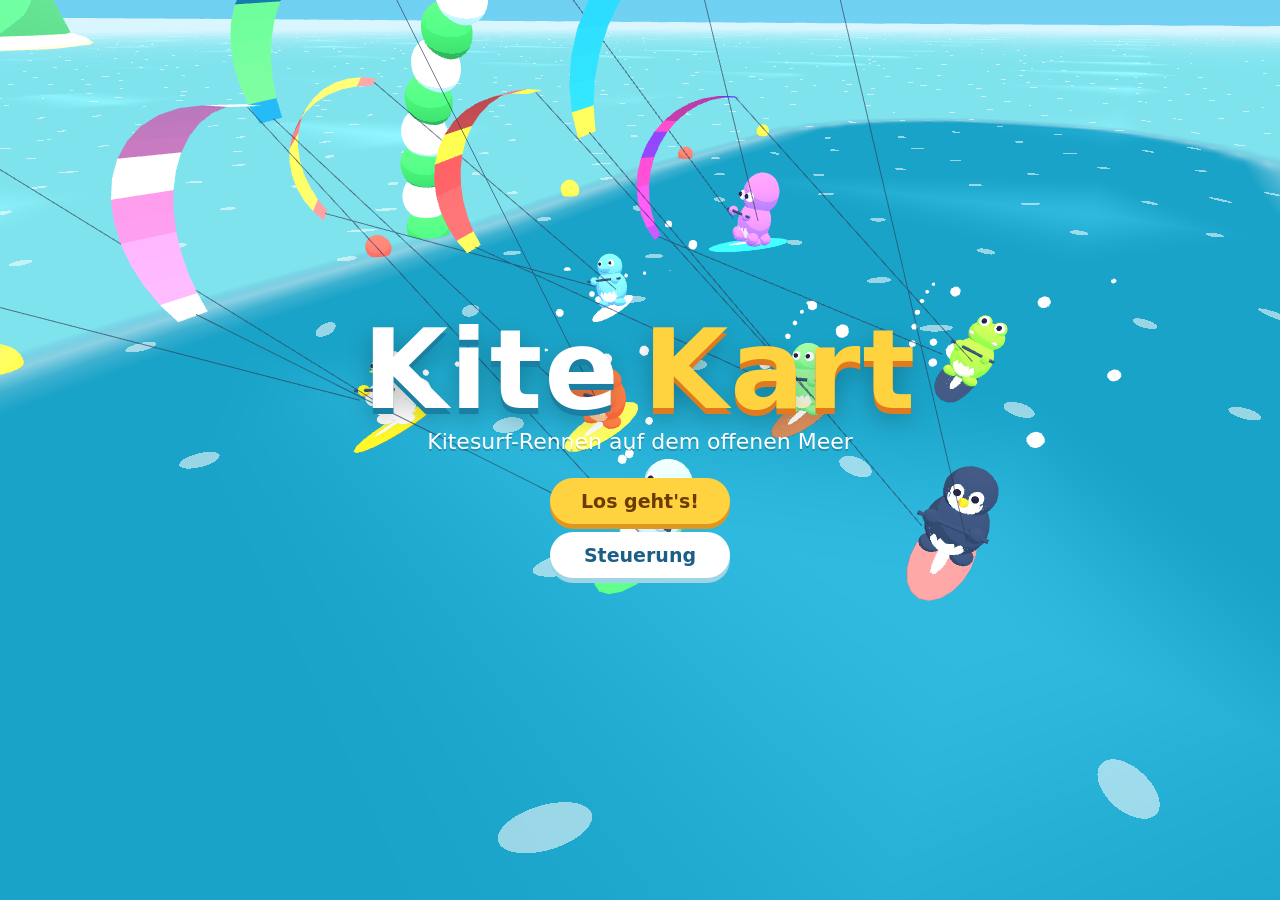
==== kitesurf/index.html @ 6c8af7c9 "Go fullscreen when the phone is turned to landscape Requests fullscreen on rotation to landscape; if" ====
<!doctype html>
<html lang="de">
<head>
<meta charset="utf-8">
<meta name="viewport" content="width=device-width, initial-scale=1, maximum-scale=1, user-scalable=no, viewport-fit=cover">
<meta name="apple-mobile-web-app-capable" content="yes">
<meta name="mobile-web-app-capable" content="yes">
<meta name="theme-color" content="#2bb5d8">
<meta name="apple-mobile-web-app-status-bar-style" content="black-translucent">
<meta name="apple-mobile-web-app-title" content="Kite Kart">
<link rel="manifest" href="manifest.webmanifest">
<link rel="apple-touch-icon" href="icon-192.png">
<title>Kite Kart</title>
<link rel="stylesheet" href="style.css">
</head>
<body>
<canvas id="scene"></canvas>

<!-- ===== HUD ===== -->
<div id="hud" class="hidden">
  <div id="hud-left">
    <div id="pos-box"><span id="pos-num">1</span><span id="pos-suffix">.</span><small id="pos-total">/8</small></div>
    <div id="hc-box"></div>
    <div id="lap-box">Ziel in <span id="lap-num">–</span></div>
    <div id="round-box"></div>
    <canvas id="minimap" width="140" height="140"></canvas>
  </div>
  <div id="hud-center">
    <div id="timer">3:00</div>
    <div id="power-wrap">
      <div id="power-label">Kraft</div>
      <div id="power-bar"><div id="power-fill"></div><span id="power-val">100</span></div>
    </div>
    <div id="wind-box"><span id="wind-arrow">➜</span><span>Wind</span></div>
    <div id="draft-box"><span>Windschatten</span><div id="draft-bar"><div id="draft-fill"></div></div></div>
  </div>
  <div id="hud-right">
    <button id="pause-btn" aria-label="Pause">II</button>
    <button id="item-btn" aria-label="Item benutzen"><span id="item-icon"></span><small>Item</small></button>
  </div>
  <div id="message"></div>
</div>

<!-- ===== Touch controls ===== -->
<div id="touch" class="hidden">
  <div id="steer-zone">
    <div id="stick-base"><div id="stick-knob"></div></div>
    <div id="steer-hint">◀ Lenken ▶</div>
  </div>
  <div id="btn-zone">
    <button id="btn-jump" class="big-btn"><span>⤒</span>Sprung</button>
    <button id="btn-edge" class="big-btn"><span>⟋</span>Kante</button>
  </div>
</div>

<!-- ===== Menus ===== -->
<div id="menu-title" class="screen">
  <div class="title-wrap">
    <h1><span class="t1">Kite</span><span class="t2">Kart</span></h1>
    <p class="subtitle">Kitesurf-Rennen auf dem offenen Meer</p>
    <button class="menu-btn primary" id="btn-start">Los geht's!</button>
    <button class="menu-btn" id="btn-help">Steuerung</button>
    <button class="menu-btn" id="btn-tilt">Neigungssteuerung: Aus</button>
    <p id="tilt-note" class="tilt-note hidden"></p>
  </div>
</div>

<div id="menu-help" class="screen hidden">
  <div class="panel">
    <h2>Steuerung</h2>
    <div class="help-grid">
      <div><b>Linke Bildschirmhälfte</b><br>Finger ziehen = lenken</div>
      <div><b>Neigungssteuerung</b><br>Im Startmenü einschalten: Handy wie ein Lenkrad nach links/rechts drehen. Die Haltung beim Countdown gilt als geradeaus.</div>
      <div><b>Drehen in der Luft</b><br>Im Sprung nach links/rechts lenken (oder neigen) = Drehung. Jede volle Drehung zählt als Trick – aber gerade landen, sonst Sturz!</div>
      <div><b>Sprung</b><br>Springen (kostet 10 Kraft). In der Luft nochmal drücken = Trick! Trick vor der Landung fertig bekommen = Turbo.</div>
      <div><b>Kante</b><br>Gedrückt halten: Brett ankanten = schneller, verbraucht aber Kraft.</div>
      <div><b>Item</b><br>Den runden Knopf über „Sprung“ antippen, um dein Item einzusetzen.</div>
      <div><b>Kraft 0–100</b><br>Lädt sich langsam wieder auf, wenn du nicht ankantest – oder sofort mit dem Kokos-Drink.</div>
      <div><b>Wind</b><br>Der Wind kommt aus einer Richtung (Pfeil oben). Halbwind ist am schnellsten, direkt gegen den Wind bist du langsam.</div>
      <div><b>Achtung!</b><br>Berühren sich zwei Kites, verheddern sie sich: beide stürzen und starten vom letzten Checkpoint neu.</div>
      <div><b>Start-Turbo</b><br>„Kante“ kurz vor „Los!“ drücken und halten (nach der 1). Zu früh = Fehlstart.</div>
      <div><b>Windschatten</b><br>Fahr dicht hinter jemandem her: Die Leiste lädt sich, dann gibt's Turbo. Aber Abstand halten, sonst verheddern sich die Kites!</div>
      <div><b>Wellen</b><br>Über eine Welle fahren = großer Gratis-Sprung. Perfekt für Tricks.</div>
      <div><b>Bojen-Tore & Felsen</b><br>Durch die orangen Tore fahren gibt Turbo und Kraft. Felsen bremsen dich – drüberspringen geht.</div>
      <div><b>Böen-Felder</b><br>Dunkle, gestreifte Flecken auf dem Wasser: Turbo und +12 Kraft. Der Wind dreht übrigens langsam.</div>
      <div><b>Abkürzungen</b><br>In engen Kurven führt eine Rinne mit grünen Bojen quer hindurch. Offen nur ab Platz 4 – sonst ist es eine Sandbank.</div>
      <div><b>Handicap</b><br>Wer hinten liegt, fährt schneller: +1,5 % Tempo für jeden Platz hinter dem Führenden (Platz 8 = +10,5 %).</div>
      <div><b>K.-o.-Cup</b><br>Drei Rennen nacheinander. Nach Vorrunde und Halbfinale scheiden jeweils die letzten zwei aus.</div>
    </div>
    <p class="keys">Tastatur: ←/→ lenken · Leertaste Sprung · Shift/↑ Kante · E Item · P Pause</p>
    <button class="menu-btn primary" data-back="menu-title">Zurück</button>
  </div>
</div>

<div id="menu-chars" class="screen hidden">
  <div class="panel wide">
    <h2>Wähle deinen Kiter</h2>
    <div id="char-grid"></div>
    <div class="row">
      <button class="menu-btn" data-back="menu-title">Zurück</button>
      <button class="menu-btn primary" id="btn-chars-next">Weiter</button>
    </div>
  </div>
</div>

<div id="menu-tracks" class="screen hidden">
  <div class="panel wide">
    <h2>Wähle die Strecke</h2>
    <div id="track-grid"></div>
    <div class="row">
      <button class="menu-btn" data-back="menu-chars">Zurück</button>
      <button class="menu-btn" id="btn-cup">🏆 K.-o.-Cup</button>
      <button class="menu-btn primary" id="btn-race">Rennen starten</button>
    </div>
  </div>
</div>

<div id="menu-pause" class="screen hidden dim">
  <div class="panel">
    <h2>Pause</h2>
    <button class="menu-btn primary" id="btn-resume">Weiter</button>
    <button class="menu-btn hidden" id="btn-calibrate">Neigung kalibrieren</button>
    <button class="menu-btn" id="btn-restart">Neustart</button>
    <button class="menu-btn" id="btn-quit">Hauptmenü</button>
  </div>
</div>

<div id="menu-results" class="screen hidden dim">
  <div class="panel">
    <h2 id="result-title">Ziel!</h2>
    <table id="result-table"></table>
    <div class="row">
      <button class="menu-btn" id="btn-res-menu">Hauptmenü</button>
      <button class="menu-btn primary" id="btn-res-again">Nochmal</button>
    </div>
  </div>
</div>

<div id="rotate-hint">📱↻ Bitte das Handy quer halten</div>
<div id="fs-hint" class="hidden"></div>

<script src="lib/three.min.js"></script>
<script src="js/data.js"></script>
<script src="js/game.js"></script>
</body>
</html>
---- kitesurf/style.css ----
* { box-sizing: border-box; -webkit-tap-highlight-color: transparent; }
html, body {
  margin: 0; padding: 0; width: 100%; height: 100%; overflow: hidden;
  background: #2bb5d8; color: #fff;
  font-family: ui-rounded, "SF Pro Rounded", "Arial Rounded MT Bold", "Nunito", "Varela Round", system-ui, sans-serif;
  user-select: none; -webkit-user-select: none; touch-action: none;
  overscroll-behavior: none;
}
#scene { position: fixed; inset: 0; width: 100%; height: 100%; display: block; }
.hidden { display: none !important; }
button { font-family: inherit; cursor: pointer; }

/* ---------- Screens ---------- */
.screen {
  position: fixed; inset: 0; display: flex; align-items: center; justify-content: center;
  padding: max(12px, env(safe-area-inset-top)) max(16px, env(safe-area-inset-right)) max(12px, env(safe-area-inset-bottom)) max(16px, env(safe-area-inset-left));
  z-index: 20; overflow-y: auto;
}
.screen.dim { background: rgba(10, 40, 70, .45); }
.title-wrap { text-align: center; }
h1 { margin: 0 0 4px; font-size: clamp(48px, 13vw, 110px); line-height: 1; letter-spacing: 2px; }
h1 .t1 { color: #fff; text-shadow: 0 6px 0 #1b7fa3, 0 10px 24px rgba(0,0,0,.25); }
h1 .t2 { color: #ffd23f; margin-left: .2em; text-shadow: 0 6px 0 #e07a1f, 0 10px 24px rgba(0,0,0,.25); }
.subtitle { font-size: clamp(15px, 3.5vw, 22px); margin: 0 0 24px; text-shadow: 0 2px 0 rgba(0,0,0,.2); }
h2 { margin: 0 0 12px; font-size: clamp(22px, 5vw, 32px); text-align: center; color: #1b5f86; }

.panel {
  background: rgba(255,255,255,.95); color: #234; border-radius: 28px; padding: 18px 20px;
  box-shadow: 0 10px 0 rgba(20,90,130,.35), 0 20px 50px rgba(0,0,0,.25);
  max-width: 560px; width: 100%; max-height: 100%; overflow-y: auto; text-align: center;
}
.panel.wide { max-width: 980px; }
.row { display: flex; gap: 12px; justify-content: center; margin-top: 14px; flex-wrap: wrap; }

.menu-btn {
  display: block; margin: 8px auto; min-width: 180px; padding: 12px 26px; border: 0; border-radius: 999px;
  font-size: 19px; font-weight: 800; color: #1b5f86; background: #fff;
  box-shadow: 0 5px 0 #9fd3e6; transition: transform .08s;
}
.row .menu-btn { margin: 0; }
.menu-btn.primary { background: #ffd23f; color: #6b3b00; box-shadow: 0 5px 0 #e0961f; }
.menu-btn:active { transform: translateY(4px); box-shadow: 0 1px 0 #9fd3e6; }
.menu-btn.primary:active { box-shadow: 0 1px 0 #e0961f; }

.help-grid { display: grid; grid-template-columns: repeat(auto-fit, minmax(200px, 1fr)); gap: 10px; text-align: left; font-size: 14px; }
.help-grid > div { background: #e9f7fc; border-radius: 18px; padding: 10px 12px; }
.keys { font-size: 13px; color: #567; }

/* Character select */
#char-grid { display: grid; grid-template-columns: repeat(4, 1fr); gap: 10px; }
.char-card {
  border: 0; border-radius: 22px; background: #eef8fc; padding: 8px 8px 10px; text-align: left; color: #234;
  box-shadow: 0 4px 0 #c5e3ee; transition: transform .1s;
}
.char-card.selected { background: #fff3c4; box-shadow: 0 4px 0 #e0961f, 0 0 0 4px #ffd23f inset; transform: translateY(-2px); }
.char-head { display: flex; align-items: center; gap: 8px; margin-bottom: 6px; }
.char-face { width: 42px; height: 42px; border-radius: 50%; display: flex; align-items: center; justify-content: center; font-size: 26px; flex: none; box-shadow: inset 0 -4px 0 rgba(0,0,0,.12); }
.char-name { font-weight: 800; font-size: 15px; line-height: 1.1; }
.char-type { font-size: 11px; color: #678; }
.stat { display: flex; align-items: center; gap: 6px; font-size: 10.5px; margin: 2px 0; }
.stat label { width: 72px; flex: none; color: #456; }
.pips { display: flex; gap: 3px; }
.pip { width: 11px; height: 11px; border-radius: 50%; background: #d3e6ee; }
.pip.on { background: #2bb5d8; }

/* Track select */
#track-grid { display: grid; grid-template-columns: repeat(3, 1fr); gap: 12px; }
.track-card { border: 0; border-radius: 24px; background: #eef8fc; padding: 10px; color: #234; box-shadow: 0 4px 0 #c5e3ee; }
.track-card.selected { background: #fff3c4; box-shadow: 0 4px 0 #e0961f, 0 0 0 4px #ffd23f inset; }
.track-card canvas { width: 100%; height: auto; border-radius: 16px; background: #7fd6ea; display: block; }
.track-name { font-weight: 800; font-size: 17px; margin-top: 6px; }
.track-info { font-size: 12px; color: #567; }

/* Results */
#result-table { width: 100%; border-collapse: separate; border-spacing: 0 4px; font-size: 15px; }
#result-table td { padding: 5px 8px; background: #eef8fc; }
#result-table td:nth-child(2) { text-align: left; }
#result-table td:first-child { border-radius: 14px 0 0 14px; font-weight: 800; width: 34px; }
#result-table td:last-child { border-radius: 0 14px 14px 0; text-align: right; }
#result-table tr.me td { background: #fff3c4; font-weight: 800; }
#result-table tr.out td { opacity: .55; }
#result-table tr.out td:last-child { color: #d33; font-weight: 800; }
#round-box { font-size: 13px; font-weight: 800; color: #ffd23f; text-shadow: 0 2px 0 rgba(0,0,0,.35); margin: -4px 0 6px; }
#round-box:empty { display: none; }
#draft-box { display: flex; align-items: center; justify-content: center; gap: 6px; margin-top: 4px; font-size: 12px; font-weight: 800; text-shadow: 0 2px 0 rgba(0,0,0,.3); opacity: 0; transition: opacity .2s; }
#draft-box.on { opacity: 1; }
#draft-bar { width: 90px; height: 10px; border-radius: 999px; background: rgba(0,0,0,.25); box-shadow: 0 0 0 2px #fff; overflow: hidden; }
#draft-fill { height: 100%; width: 0; border-radius: 999px; background: #8ff0ff; }

/* ---------- HUD ---------- */
#hud { position: fixed; inset: 0; pointer-events: none; z-index: 12; }
#hud-left { position: absolute; left: max(10px, env(safe-area-inset-left)); top: max(8px, env(safe-area-inset-top)); }
#pos-box { font-size: 46px; font-weight: 900; line-height: 1; color: #ffd23f; text-shadow: 0 4px 0 #e07a1f, 0 6px 12px rgba(0,0,0,.3); }
#hc-box { font-size: 13px; font-weight: 800; color: #8ff0a0; text-shadow: 0 2px 0 rgba(0,0,0,.4); margin-top: 2px; }
#hc-box:empty { display: none; }
#pos-box small { font-size: 18px; color: #fff; text-shadow: 0 2px 0 rgba(0,0,0,.3); }
#lap-box { font-size: 16px; font-weight: 800; margin: 2px 0 6px; text-shadow: 0 2px 0 rgba(0,0,0,.35); }
#minimap { width: 110px; height: 110px; border-radius: 50%; background: rgba(255,255,255,.25); box-shadow: 0 0 0 3px rgba(255,255,255,.5); }

#hud-center { position: absolute; left: 50%; top: max(8px, env(safe-area-inset-top)); transform: translateX(-50%); text-align: center; }
#timer { font-size: 30px; font-weight: 900; text-shadow: 0 3px 0 rgba(0,0,0,.3); }
#timer.low { color: #ff6b6b; }
#wind-box { display: inline-flex; align-items: center; gap: 6px; margin-top: 4px; font-size: 13px; font-weight: 800; text-shadow: 0 2px 0 rgba(0,0,0,.3); }
#wind-arrow { display: inline-flex; align-items: center; justify-content: center; width: 30px; height: 30px; border-radius: 50%; background: rgba(255,255,255,.85); color: #1b5f86; font-size: 18px; text-shadow: none; box-shadow: 0 2px 0 rgba(0,0,0,.2); }
#power-wrap { display: flex; align-items: center; gap: 6px; }
#power-label { font-size: 13px; font-weight: 800; text-shadow: 0 2px 0 rgba(0,0,0,.3); }
#power-bar { position: relative; width: min(34vw, 240px); height: 20px; border-radius: 999px; background: rgba(0,0,0,.25); box-shadow: 0 0 0 3px #fff; overflow: hidden; }
#power-fill { position: absolute; left: 0; top: 0; bottom: 0; width: 100%; border-radius: 999px; background: linear-gradient(90deg, #ff6b6b, #ffd23f 40%, #6be37a); transition: width .1s linear; }
#power-val { position: absolute; inset: 0; font-size: 13px; font-weight: 900; line-height: 20px; text-shadow: 0 1px 2px rgba(0,0,0,.6); }

#hud-right { position: absolute; right: max(10px, env(safe-area-inset-right)); top: max(8px, env(safe-area-inset-top)); display: flex; gap: 10px; align-items: flex-start; }
#pause-btn { pointer-events: auto; width: 44px; height: 44px; border-radius: 50%; border: 0; background: rgba(255,255,255,.85); color: #1b5f86; font-weight: 900; font-size: 16px; box-shadow: 0 3px 0 rgba(0,0,0,.2); }
/* Item-Knopf sitzt rechts unten direkt über dem Sprung-Knopf */
#item-btn {
  position: fixed; right: max(32px, calc(env(safe-area-inset-right) + 10px)); bottom: max(140px, calc(env(safe-area-inset-bottom) + 118px));
  pointer-events: auto; width: 84px; height: 84px; border-radius: 50%; border: 4px solid #fff;
  background: radial-gradient(circle at 35% 30%, rgba(255,255,255,.7), rgba(255,255,255,.25) 60%, rgba(43,181,216,.4));
  box-shadow: 0 4px 0 rgba(0,0,0,.2); display: flex; flex-direction: column; align-items: center; justify-content: center; color: #fff;
}
#item-btn small { font-size: 10px; font-weight: 800; text-shadow: 0 1px 2px rgba(0,0,0,.5); }
#item-icon { font-size: 38px; line-height: 1; height: 42px; }
#item-btn.ready { border-color: #ffd23f; animation: pulse 1s ease-in-out infinite; }
@keyframes pulse { 50% { transform: scale(1.07); } }

#message {
  position: absolute; left: 50%; top: 30%; transform: translate(-50%, -50%); font-size: clamp(26px, 6vw, 46px); font-weight: 900;
  color: #fff; text-shadow: 0 5px 0 #1b7fa3, 0 8px 20px rgba(0,0,0,.35); white-space: nowrap; text-align: center; opacity: 0; transition: opacity .2s;
}
#message.show { opacity: 1; }
#message small { display: block; font-size: .45em; }

/* ---------- Touch ---------- */
#touch { position: fixed; inset: 0; z-index: 11; display: flex; }
#steer-zone { position: relative; width: 50%; height: 100%; }
#stick-base {
  position: absolute; width: 130px; height: 130px; margin: -65px 0 0 -65px; border-radius: 50%;
  background: rgba(255,255,255,.18); box-shadow: 0 0 0 3px rgba(255,255,255,.45); display: none;
}
#stick-knob { position: absolute; left: 50%; top: 50%; width: 60px; height: 60px; margin: -30px 0 0 -30px; border-radius: 50%; background: rgba(255,255,255,.85); box-shadow: 0 3px 0 rgba(0,0,0,.2); }
#steer-hint { position: absolute; left: max(18px, env(safe-area-inset-left)); bottom: max(22px, env(safe-area-inset-bottom)); font-weight: 800; font-size: 14px; opacity: .8; text-shadow: 0 2px 0 rgba(0,0,0,.3); }
#btn-zone { position: relative; width: 50%; height: 100%; }
.big-btn {
  position: absolute; width: 104px; height: 104px; border-radius: 50%; border: 4px solid #fff;
  color: #fff; font-size: 14px; font-weight: 900; display: flex; flex-direction: column; align-items: center; justify-content: center;
  text-shadow: 0 2px 0 rgba(0,0,0,.25); box-shadow: 0 6px 0 rgba(0,0,0,.22);
}
.big-btn span { font-size: 34px; line-height: 1; }
#btn-jump { right: max(22px, env(safe-area-inset-right)); bottom: max(22px, env(safe-area-inset-bottom)); background: radial-gradient(circle at 35% 30%, #8ff0a0, #3fbf5a); }
#btn-edge { right: max(140px, calc(env(safe-area-inset-right) + 130px)); bottom: max(22px, env(safe-area-inset-bottom)); background: radial-gradient(circle at 35% 30%, #ffb27a, #f0682d); }
.big-btn.down { transform: translateY(4px) scale(.95); box-shadow: 0 2px 0 rgba(0,0,0,.22); filter: brightness(1.1); }
.big-btn.disabled { filter: grayscale(.8) brightness(.9); }

.tilt-note { max-width: 320px; margin: 6px auto 0; padding: 8px 12px; border-radius: 14px; background: rgba(255,255,255,.9); color: #1b5f86; font-size: 13px; font-weight: 700; }
#fs-hint { position: fixed; left: 50%; bottom: max(14px, env(safe-area-inset-bottom)); transform: translateX(-50%); z-index: 31; max-width: min(92vw, 460px);
  padding: 8px 14px; border-radius: 16px; background: rgba(15,58,82,.85); color: #fff; font-size: 13px; font-weight: 700; text-align: center; pointer-events: none; }
#rotate-hint { display: none; position: fixed; left: 0; right: 0; bottom: 10px; text-align: center; font-weight: 800; z-index: 30; pointer-events: none; text-shadow: 0 2px 0 rgba(0,0,0,.3); }

@media (orientation: portrait) and (max-width: 700px) {
  #rotate-hint { display: block; }
  #char-grid { grid-template-columns: repeat(2, 1fr); }
  #track-grid { grid-template-columns: 1fr; }
  .big-btn { width: 88px; height: 88px; }
  #btn-edge { right: max(118px, calc(env(safe-area-inset-right) + 108px)); }
  #item-btn { right: max(24px, calc(env(safe-area-inset-right) + 2px)); bottom: max(122px, calc(env(safe-area-inset-bottom) + 100px)); }
}
@media (max-height: 500px) {
  .panel { padding: 10px 14px; border-radius: 22px; }
  h2 { margin-bottom: 6px; font-size: 22px; }
  #char-grid { gap: 6px; }
  .char-card { padding: 5px 7px 6px; }
  .char-face { width: 32px; height: 32px; font-size: 20px; }
  .stat { margin: 0; font-size: 10px; }
  .pip { width: 9px; height: 9px; }
  .row { margin-top: 8px; }
  .menu-btn { padding: 9px 22px; font-size: 17px; }
  #pos-box { font-size: 36px; }
  #minimap { width: 84px; height: 84px; }
  #item-btn { width: 70px; height: 70px; right: max(33px, calc(env(safe-area-inset-right) + 11px)); bottom: max(124px, calc(env(safe-area-inset-bottom) + 102px)); }
  #item-icon { font-size: 30px; height: 34px; }
  .big-btn { width: 92px; height: 92px; }
  #btn-edge { right: max(124px, calc(env(safe-area-inset-right) + 116px)); }
}
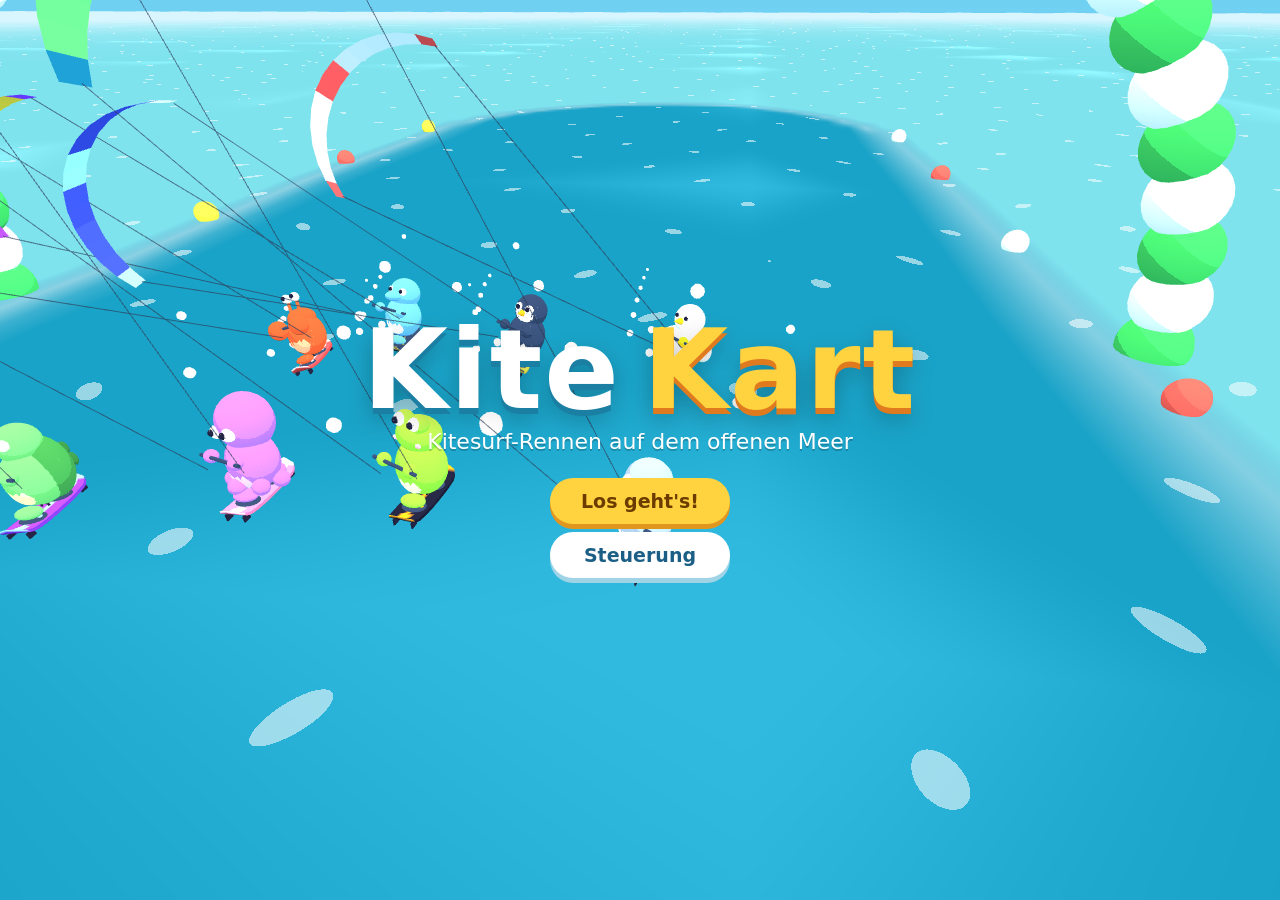
==== commit 185c26a5: "Add twintip boards and real kite/board choices before the race Boards are now modelled as twintips (" ====
--- a/kitesurf/index.html
+++ b/kitesurf/index.html
@@ -103,12 +103,36 @@
   </div>
 </div>
 
+<div id="menu-kites" class="screen hidden">
+  <div class="panel wide">
+    <h2>Wähle deinen Kite</h2>
+    <div id="kite-grid" class="gear-grid"></div>
+    <div class="gear-total" id="kite-total"></div>
+    <div class="row">
+      <button class="menu-btn" data-back="menu-chars">Zurück</button>
+      <button class="menu-btn primary" id="btn-kites-next">Weiter</button>
+    </div>
+  </div>
+</div>
+
+<div id="menu-boards" class="screen hidden">
+  <div class="panel wide">
+    <h2>Wähle dein Board</h2>
+    <div id="board-grid" class="gear-grid"></div>
+    <div class="gear-total" id="board-total"></div>
+    <div class="row">
+      <button class="menu-btn" data-back="menu-kites">Zurück</button>
+      <button class="menu-btn primary" id="btn-boards-next">Weiter</button>
+    </div>
+  </div>
+</div>
+
 <div id="menu-tracks" class="screen hidden">
   <div class="panel wide">
     <h2>Wähle die Strecke</h2>
     <div id="track-grid"></div>
     <div class="row">
-      <button class="menu-btn" data-back="menu-chars">Zurück</button>
+      <button class="menu-btn" data-back="menu-boards">Zurück</button>
       <button class="menu-btn" id="btn-cup">🏆 K.-o.-Cup</button>
       <button class="menu-btn primary" id="btn-race">Rennen starten</button>
     </div>
--- a/kitesurf/style.css
+++ b/kitesurf/style.css
@@ -47,7 +47,12 @@
 .keys { font-size: 13px; color: #567; }
 
 /* Character select */
-#char-grid { display: grid; grid-template-columns: repeat(4, 1fr); gap: 10px; }
+#char-grid, .gear-grid { display: grid; grid-template-columns: repeat(4, 1fr); gap: 10px; }
+.gear-swatch { position: relative; }
+.gear-total { margin-top: 10px; font-size: 13px; color: #345; background: #e9f7fc; border-radius: 14px; padding: 6px 10px; }
+.gear-total b { color: #1b5f86; }
+.gear-total .up { color: #2f9e44; font-weight: 800; }
+.gear-total .down { color: #d33; font-weight: 800; }
 .char-card {
   border: 0; border-radius: 22px; background: #eef8fc; padding: 8px 8px 10px; text-align: left; color: #234;
   box-shadow: 0 4px 0 #c5e3ee; transition: transform .1s;
@@ -157,7 +162,7 @@
 
 @media (orientation: portrait) and (max-width: 700px) {
   #rotate-hint { display: block; }
-  #char-grid { grid-template-columns: repeat(2, 1fr); }
+  #char-grid, .gear-grid { grid-template-columns: repeat(2, 1fr); }
   #track-grid { grid-template-columns: 1fr; }
   .big-btn { width: 88px; height: 88px; }
   #btn-edge { right: max(118px, calc(env(safe-area-inset-right) + 108px)); }
@@ -166,7 +171,7 @@
 @media (max-height: 500px) {
   .panel { padding: 10px 14px; border-radius: 22px; }
   h2 { margin-bottom: 6px; font-size: 22px; }
-  #char-grid { gap: 6px; }
+  #char-grid, .gear-grid { gap: 6px; }
   .char-card { padding: 5px 7px 6px; }
   .char-face { width: 32px; height: 32px; font-size: 20px; }
   .stat { margin: 0; font-size: 10px; }
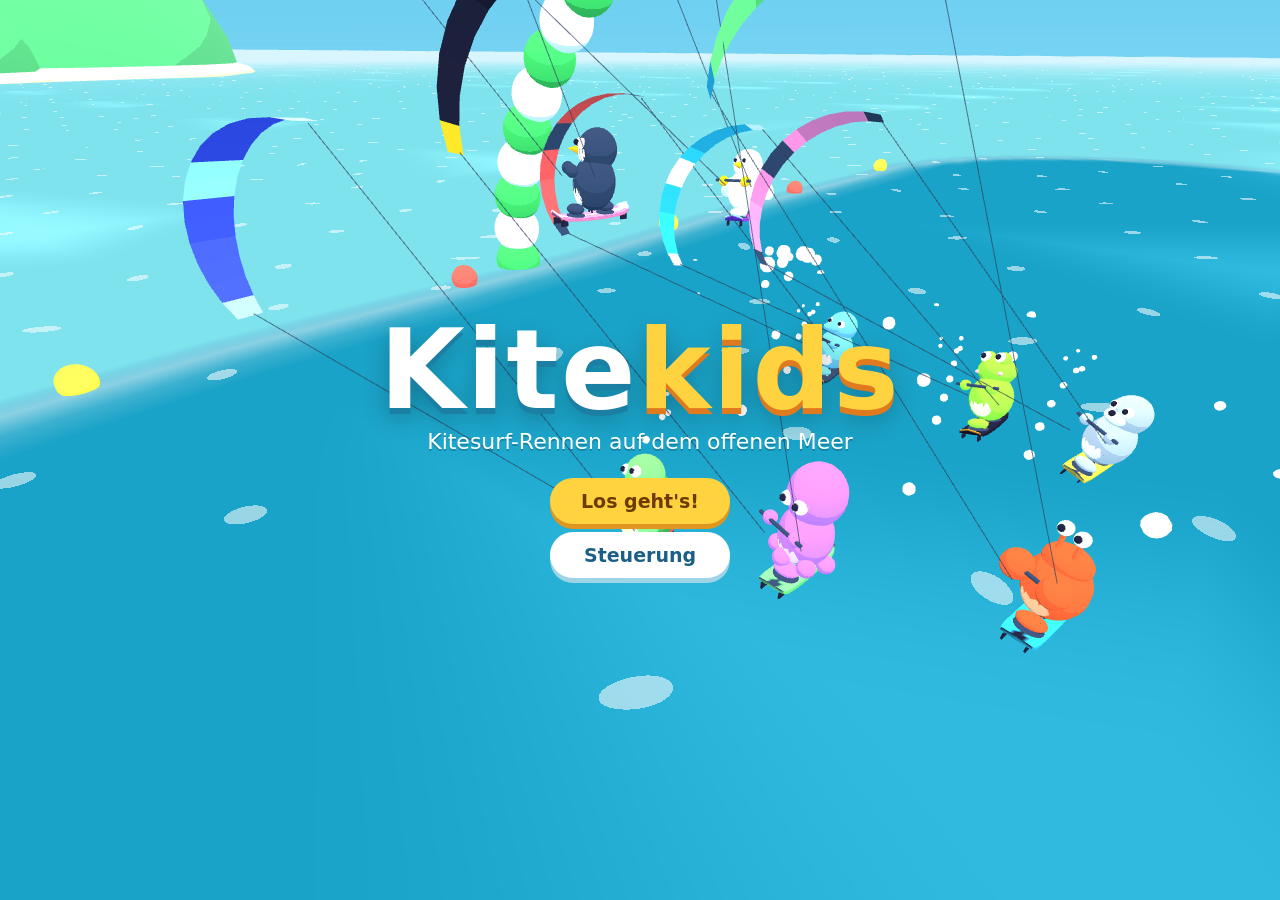
==== commit 79f80595: "Rename the game to Kitekids Co-Authored-By: Claude Opus 5.5 <noreply@anthropic.com> Claude-Session: " ====
--- a/kitesurf/index.html
+++ b/kitesurf/index.html
@@ -7,10 +7,10 @@
 <meta name="mobile-web-app-capable" content="yes">
 <meta name="theme-color" content="#2bb5d8">
 <meta name="apple-mobile-web-app-status-bar-style" content="black-translucent">
-<meta name="apple-mobile-web-app-title" content="Kite Kart">
+<meta name="apple-mobile-web-app-title" content="Kitekids">
 <link rel="manifest" href="manifest.webmanifest">
 <link rel="apple-touch-icon" href="icon-192.png">
-<title>Kite Kart</title>
+<title>Kitekids</title>
 <link rel="stylesheet" href="style.css">
 </head>
 <body>
@@ -56,7 +56,7 @@
 <!-- ===== Menus ===== -->
 <div id="menu-title" class="screen">
   <div class="title-wrap">
-    <h1><span class="t1">Kite</span><span class="t2">Kart</span></h1>
+    <h1><span class="t1">Kite</span><span class="t2">kids</span></h1>
     <p class="subtitle">Kitesurf-Rennen auf dem offenen Meer</p>
     <button class="menu-btn primary" id="btn-start">Los geht's!</button>
     <button class="menu-btn" id="btn-help">Steuerung</button>
--- a/kitesurf/style.css
+++ b/kitesurf/style.css
@@ -20,7 +20,7 @@
 .title-wrap { text-align: center; }
 h1 { margin: 0 0 4px; font-size: clamp(48px, 13vw, 110px); line-height: 1; letter-spacing: 2px; }
 h1 .t1 { color: #fff; text-shadow: 0 6px 0 #1b7fa3, 0 10px 24px rgba(0,0,0,.25); }
-h1 .t2 { color: #ffd23f; margin-left: .2em; text-shadow: 0 6px 0 #e07a1f, 0 10px 24px rgba(0,0,0,.25); }
+h1 .t2 { color: #ffd23f; text-shadow: 0 6px 0 #e07a1f, 0 10px 24px rgba(0,0,0,.25); }
 .subtitle { font-size: clamp(15px, 3.5vw, 22px); margin: 0 0 24px; text-shadow: 0 2px 0 rgba(0,0,0,.2); }
 h2 { margin: 0 0 12px; font-size: clamp(22px, 5vw, 32px); text-align: center; color: #1b5f86; }
 
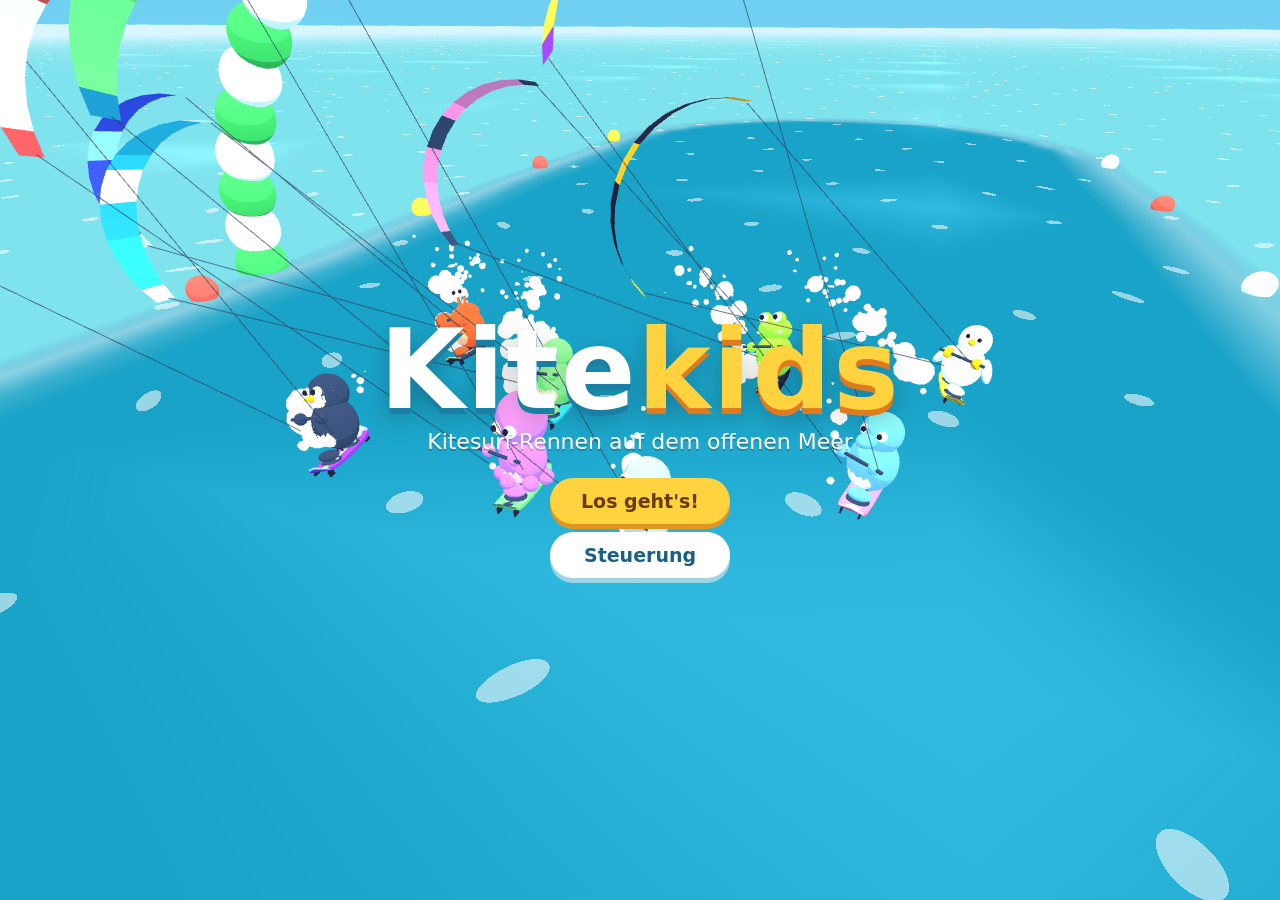
==== commit e121a3ef: "Put Weiter before Zurück and drop the gear stat summary Applies to the rider, kite and board selecti" ====
--- a/kitesurf/index.html
+++ b/kitesurf/index.html
@@ -97,8 +97,8 @@
     <h2>Wähle deinen Kiter</h2>
     <div id="char-grid"></div>
     <div class="row">
+      <button class="menu-btn primary" id="btn-chars-next">Weiter</button>
       <button class="menu-btn" data-back="menu-title">Zurück</button>
-      <button class="menu-btn primary" id="btn-chars-next">Weiter</button>
     </div>
   </div>
 </div>
@@ -107,10 +107,9 @@
   <div class="panel wide">
     <h2>Wähle deinen Kite</h2>
     <div id="kite-grid" class="gear-grid"></div>
-    <div class="gear-total" id="kite-total"></div>
     <div class="row">
+      <button class="menu-btn primary" id="btn-kites-next">Weiter</button>
       <button class="menu-btn" data-back="menu-chars">Zurück</button>
-      <button class="menu-btn primary" id="btn-kites-next">Weiter</button>
     </div>
   </div>
 </div>
@@ -119,10 +118,9 @@
   <div class="panel wide">
     <h2>Wähle dein Board</h2>
     <div id="board-grid" class="gear-grid"></div>
-    <div class="gear-total" id="board-total"></div>
     <div class="row">
+      <button class="menu-btn primary" id="btn-boards-next">Weiter</button>
       <button class="menu-btn" data-back="menu-kites">Zurück</button>
-      <button class="menu-btn primary" id="btn-boards-next">Weiter</button>
     </div>
   </div>
 </div>
--- a/kitesurf/style.css
+++ b/kitesurf/style.css
@@ -49,10 +49,6 @@
 /* Character select */
 #char-grid, .gear-grid { display: grid; grid-template-columns: repeat(4, 1fr); gap: 10px; }
 .gear-swatch { position: relative; }
-.gear-total { margin-top: 10px; font-size: 13px; color: #345; background: #e9f7fc; border-radius: 14px; padding: 6px 10px; }
-.gear-total b { color: #1b5f86; }
-.gear-total .up { color: #2f9e44; font-weight: 800; }
-.gear-total .down { color: #d33; font-weight: 800; }
 .char-card {
   border: 0; border-radius: 22px; background: #eef8fc; padding: 8px 8px 10px; text-align: left; color: #234;
   box-shadow: 0 4px 0 #c5e3ee; transition: transform .1s;
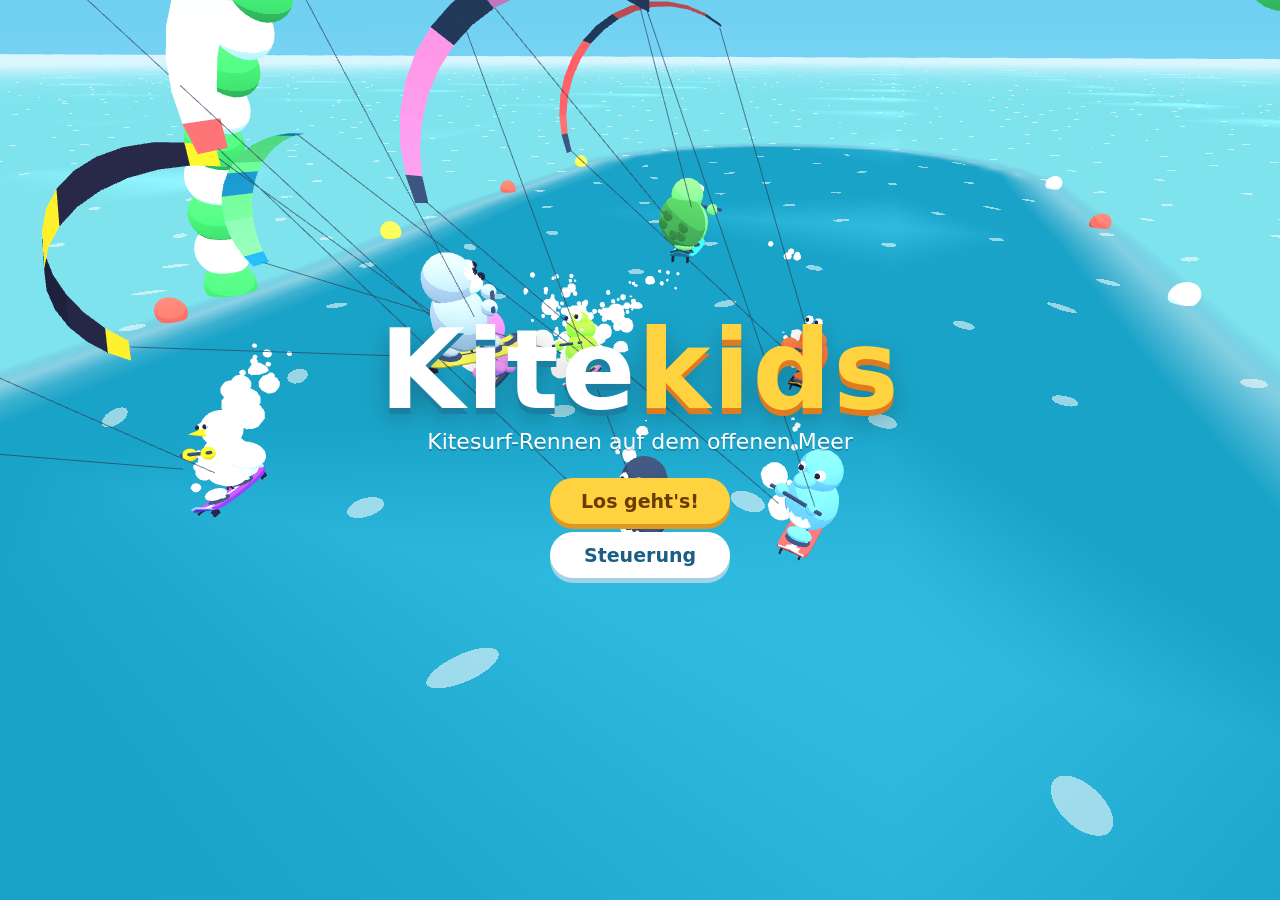
==== commit 5e6afc18: "Add wind report and kite size choice before each race Each race rolls a wind strength within the tra" ====
--- a/kitesurf/index.html
+++ b/kitesurf/index.html
@@ -31,7 +31,7 @@
       <div id="power-label">Kraft</div>
       <div id="power-bar"><div id="power-fill"></div><span id="power-val">100</span></div>
     </div>
-    <div id="wind-box"><span id="wind-arrow">➜</span><span>Wind</span></div>
+    <div id="wind-box"><span id="wind-arrow">➜</span><span id="wind-info">Wind</span></div>
     <div id="draft-box"><span>Windschatten</span><div id="draft-bar"><div id="draft-fill"></div></div></div>
   </div>
   <div id="hud-right">
@@ -137,6 +137,28 @@
   </div>
 </div>
 
+<div id="menu-wind" class="screen hidden">
+  <div class="panel wide">
+    <h2 id="wind-title">Windbericht</h2>
+    <div class="wind-report">
+      <div class="wind-gauge">
+        <div class="wind-kn"><span id="wr-kn">15</span><small>Knoten</small></div>
+        <div class="wind-bft" id="wr-bft">4 Bft · mäßige Brise</div>
+      </div>
+      <div class="wind-advice">
+        <div>Empfohlene Kitegröße <small>(Fahrer ca. 75 kg)</small></div>
+        <div class="wind-ideal" id="wr-ideal">11 m²</div>
+      </div>
+    </div>
+    <div class="size-row" id="size-row"></div>
+    <div class="size-effect" id="size-effect"></div>
+    <div class="row">
+      <button class="menu-btn primary" id="btn-wind-go">Rennen starten</button>
+      <button class="menu-btn" id="btn-wind-back">Zurück</button>
+    </div>
+  </div>
+</div>
+
 <div id="menu-pause" class="screen hidden dim">
   <div class="panel">
     <h2>Pause</h2>
--- a/kitesurf/style.css
+++ b/kitesurf/style.css
@@ -101,6 +101,23 @@
 #hud-center { position: absolute; left: 50%; top: max(8px, env(safe-area-inset-top)); transform: translateX(-50%); text-align: center; }
 #timer { font-size: 30px; font-weight: 900; text-shadow: 0 3px 0 rgba(0,0,0,.3); }
 #timer.low { color: #ff6b6b; }
+.wind-report { display: flex; gap: 12px; justify-content: center; align-items: stretch; flex-wrap: wrap; }
+.wind-gauge, .wind-advice { background: #e9f7fc; border-radius: 20px; padding: 10px 18px; min-width: 200px; flex: 1; }
+.wind-kn { font-size: 46px; font-weight: 900; color: #1b5f86; line-height: 1; }
+.wind-kn small { font-size: 16px; margin-left: 6px; color: #456; }
+.wind-bft { font-size: 14px; font-weight: 800; color: #456; margin-top: 4px; }
+.wind-advice { font-size: 14px; color: #456; font-weight: 700; }
+.wind-advice small { font-weight: 600; }
+.wind-ideal { font-size: 40px; font-weight: 900; color: #2f9e44; line-height: 1.1; }
+.size-row { display: flex; flex-wrap: wrap; gap: 8px; justify-content: center; margin-top: 12px; }
+.size-chip { border: 0; border-radius: 999px; padding: 9px 14px; font-size: 16px; font-weight: 900; color: #234; background: #eef8fc; box-shadow: 0 3px 0 #c5e3ee; }
+.size-chip.small { background: #dcecff; }
+.size-chip.ok { background: #c9f5d1; }
+.size-chip.big { background: #ffd9d4; }
+.size-chip.selected { outline: 4px solid #ffd23f; transform: translateY(-2px); }
+.size-effect { margin-top: 10px; font-size: 14px; font-weight: 700; color: #345; min-height: 1.4em; }
+.size-effect .bad { color: #d33; }
+.size-effect .good { color: #2f9e44; }
 #wind-box { display: inline-flex; align-items: center; gap: 6px; margin-top: 4px; font-size: 13px; font-weight: 800; text-shadow: 0 2px 0 rgba(0,0,0,.3); }
 #wind-arrow { display: inline-flex; align-items: center; justify-content: center; width: 30px; height: 30px; border-radius: 50%; background: rgba(255,255,255,.85); color: #1b5f86; font-size: 18px; text-shadow: none; box-shadow: 0 2px 0 rgba(0,0,0,.2); }
 #power-wrap { display: flex; align-items: center; gap: 6px; }
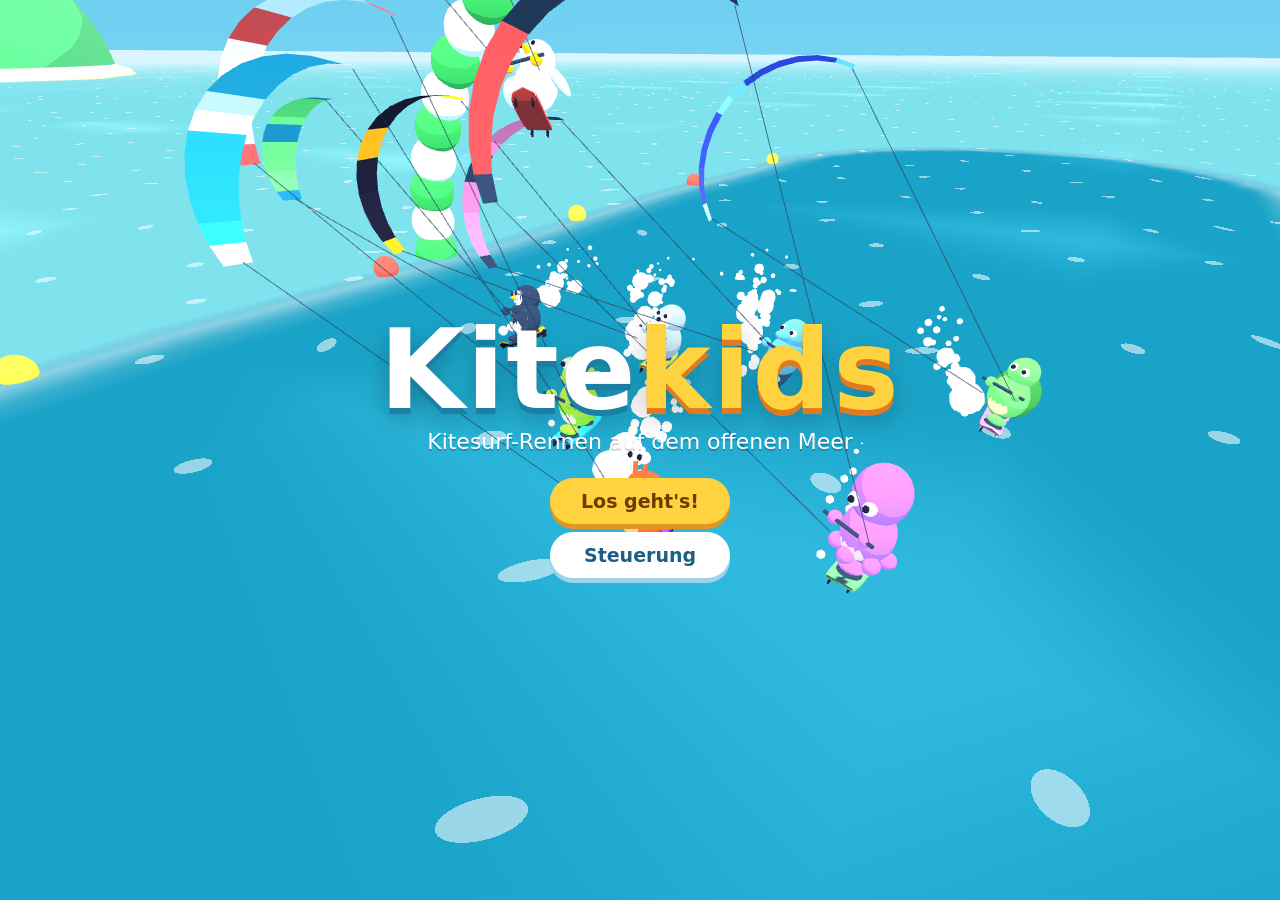
==== commit 022cbf42: "Remove good/bad hints from the kite size picker Size buttons are no longer coloured and the effect l" ====
--- a/kitesurf/index.html
+++ b/kitesurf/index.html
@@ -151,7 +151,6 @@
       </div>
     </div>
     <div class="size-row" id="size-row"></div>
-    <div class="size-effect" id="size-effect"></div>
     <div class="row">
       <button class="menu-btn primary" id="btn-wind-go">Rennen starten</button>
       <button class="menu-btn" id="btn-wind-back">Zurück</button>
--- a/kitesurf/style.css
+++ b/kitesurf/style.css
@@ -109,15 +109,9 @@
 .wind-advice { font-size: 14px; color: #456; font-weight: 700; }
 .wind-advice small { font-weight: 600; }
 .wind-ideal { font-size: 40px; font-weight: 900; color: #2f9e44; line-height: 1.1; }
-.size-row { display: flex; flex-wrap: wrap; gap: 8px; justify-content: center; margin-top: 12px; }
+.size-row { display: flex; flex-wrap: wrap; gap: 8px; justify-content: center; margin: 12px 0 4px; }
 .size-chip { border: 0; border-radius: 999px; padding: 9px 14px; font-size: 16px; font-weight: 900; color: #234; background: #eef8fc; box-shadow: 0 3px 0 #c5e3ee; }
-.size-chip.small { background: #dcecff; }
-.size-chip.ok { background: #c9f5d1; }
-.size-chip.big { background: #ffd9d4; }
 .size-chip.selected { outline: 4px solid #ffd23f; transform: translateY(-2px); }
-.size-effect { margin-top: 10px; font-size: 14px; font-weight: 700; color: #345; min-height: 1.4em; }
-.size-effect .bad { color: #d33; }
-.size-effect .good { color: #2f9e44; }
 #wind-box { display: inline-flex; align-items: center; gap: 6px; margin-top: 4px; font-size: 13px; font-weight: 800; text-shadow: 0 2px 0 rgba(0,0,0,.3); }
 #wind-arrow { display: inline-flex; align-items: center; justify-content: center; width: 30px; height: 30px; border-radius: 50%; background: rgba(255,255,255,.85); color: #1b5f86; font-size: 18px; text-shadow: none; box-shadow: 0 2px 0 rgba(0,0,0,.2); }
 #power-wrap { display: flex; align-items: center; gap: 6px; }
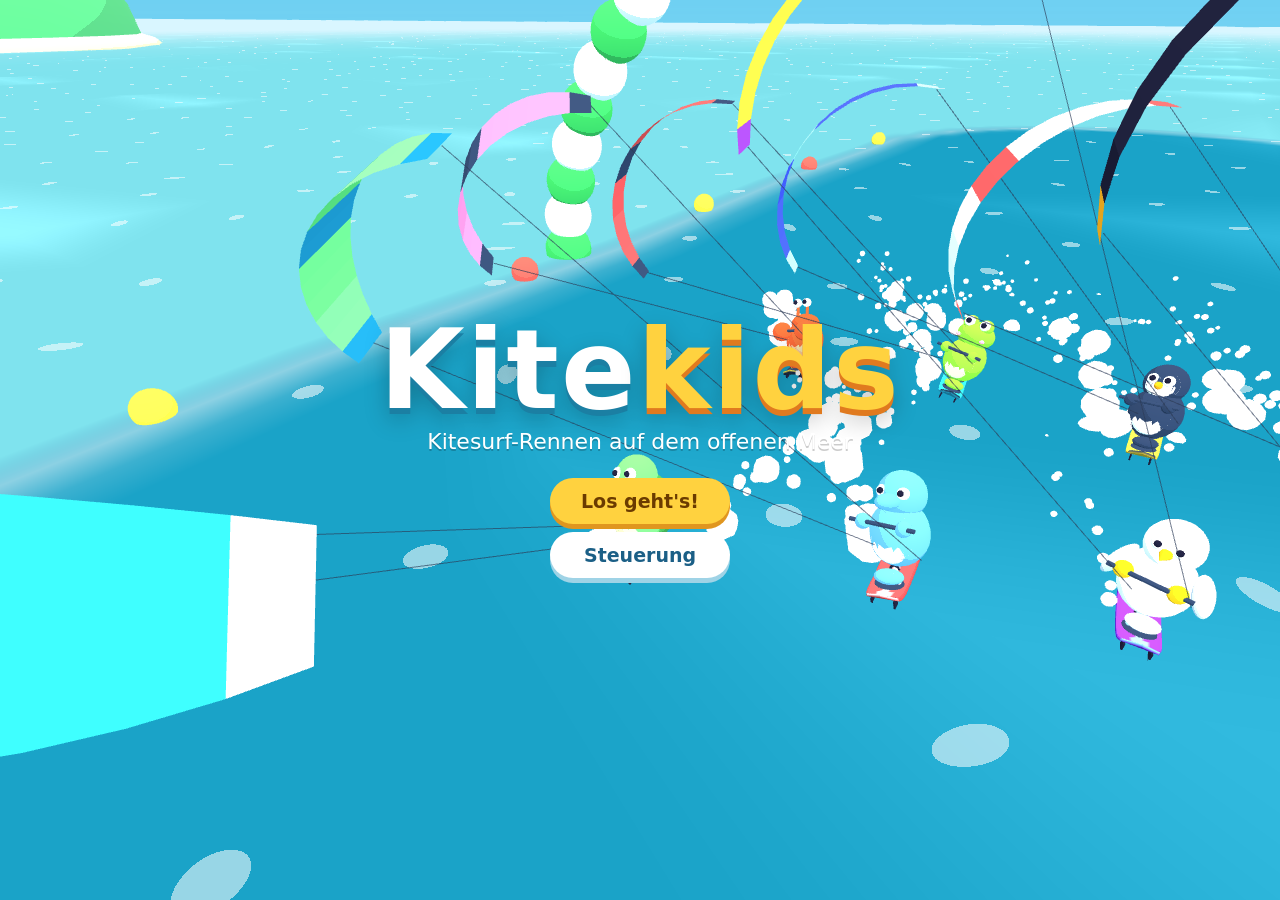
==== commit 78f110d3: "Landscape: back button left, forward button right on all screens Portrait keeps the forward button o" ====
--- a/kitesurf/index.html
+++ b/kitesurf/index.html
@@ -96,7 +96,7 @@
   <div class="panel wide">
     <h2>Wähle deinen Kiter</h2>
     <div id="char-grid"></div>
-    <div class="row">
+    <div class="row nav">
       <button class="menu-btn primary" id="btn-chars-next">Weiter</button>
       <button class="menu-btn" data-back="menu-title">Zurück</button>
     </div>
@@ -107,7 +107,7 @@
   <div class="panel wide">
     <h2>Wähle deinen Kite</h2>
     <div id="kite-grid" class="gear-grid"></div>
-    <div class="row">
+    <div class="row nav">
       <button class="menu-btn primary" id="btn-kites-next">Weiter</button>
       <button class="menu-btn" data-back="menu-chars">Zurück</button>
     </div>
@@ -118,7 +118,7 @@
   <div class="panel wide">
     <h2>Wähle dein Board</h2>
     <div id="board-grid" class="gear-grid"></div>
-    <div class="row">
+    <div class="row nav">
       <button class="menu-btn primary" id="btn-boards-next">Weiter</button>
       <button class="menu-btn" data-back="menu-kites">Zurück</button>
     </div>
@@ -129,10 +129,10 @@
   <div class="panel wide">
     <h2>Wähle die Strecke</h2>
     <div id="track-grid"></div>
-    <div class="row">
+    <div class="row nav">
+      <button class="menu-btn primary" id="btn-race">Rennen starten</button>
+      <button class="menu-btn" id="btn-cup">🏆 K.-o.-Cup</button>
       <button class="menu-btn" data-back="menu-boards">Zurück</button>
-      <button class="menu-btn" id="btn-cup">🏆 K.-o.-Cup</button>
-      <button class="menu-btn primary" id="btn-race">Rennen starten</button>
     </div>
   </div>
 </div>
@@ -151,7 +151,7 @@
       </div>
     </div>
     <div class="size-row" id="size-row"></div>
-    <div class="row">
+    <div class="row nav">
       <button class="menu-btn primary" id="btn-wind-go">Rennen starten</button>
       <button class="menu-btn" id="btn-wind-back">Zurück</button>
     </div>
@@ -172,9 +172,9 @@
   <div class="panel">
     <h2 id="result-title">Ziel!</h2>
     <table id="result-table"></table>
-    <div class="row">
+    <div class="row nav">
+      <button class="menu-btn primary" id="btn-res-again">Nochmal</button>
       <button class="menu-btn" id="btn-res-menu">Hauptmenü</button>
-      <button class="menu-btn primary" id="btn-res-again">Nochmal</button>
     </div>
   </div>
 </div>
--- a/kitesurf/style.css
+++ b/kitesurf/style.css
@@ -31,6 +31,8 @@
 }
 .panel.wide { max-width: 980px; }
 .row { display: flex; gap: 12px; justify-content: center; margin-top: 14px; flex-wrap: wrap; }
+/* Hochformat: Weiter oben. Querformat: Zurück links, Weiter rechts */
+@media (orientation: landscape) { .row.nav { flex-direction: row-reverse; } }
 
 .menu-btn {
   display: block; margin: 8px auto; min-width: 180px; padding: 12px 26px; border: 0; border-radius: 999px;
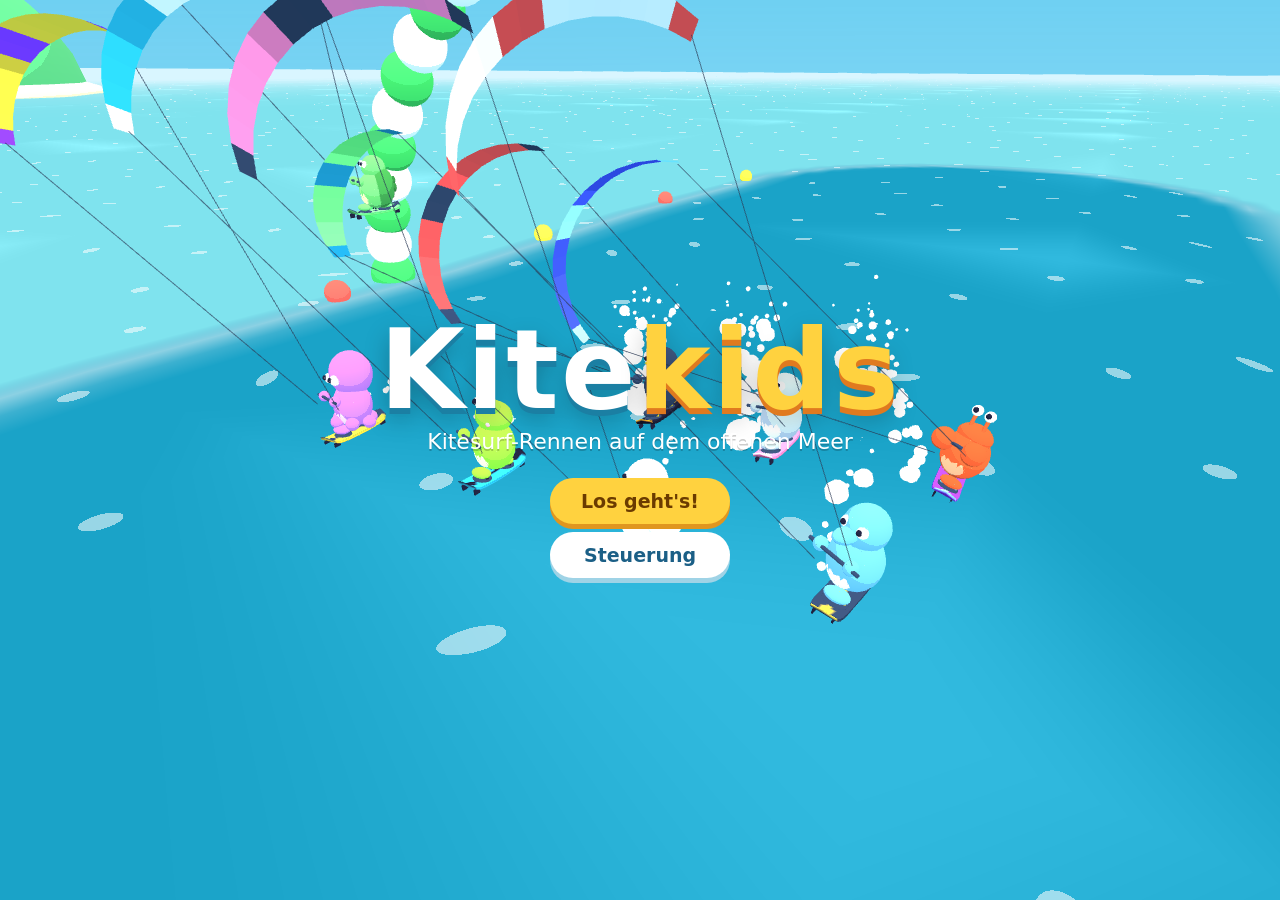
==== commit cd59efac: "Remove the recommended kite size from the wind report Co-Authored-By: Claude Opus 5.5 <noreply@anthr" ====
--- a/kitesurf/index.html
+++ b/kitesurf/index.html
@@ -145,10 +145,6 @@
         <div class="wind-kn"><span id="wr-kn">15</span><small>Knoten</small></div>
         <div class="wind-bft" id="wr-bft">4 Bft · mäßige Brise</div>
       </div>
-      <div class="wind-advice">
-        <div>Empfohlene Kitegröße <small>(Fahrer ca. 75 kg)</small></div>
-        <div class="wind-ideal" id="wr-ideal">11 m²</div>
-      </div>
     </div>
     <div class="size-row" id="size-row"></div>
     <div class="row nav">
--- a/kitesurf/style.css
+++ b/kitesurf/style.css
@@ -104,13 +104,10 @@
 #timer { font-size: 30px; font-weight: 900; text-shadow: 0 3px 0 rgba(0,0,0,.3); }
 #timer.low { color: #ff6b6b; }
 .wind-report { display: flex; gap: 12px; justify-content: center; align-items: stretch; flex-wrap: wrap; }
-.wind-gauge, .wind-advice { background: #e9f7fc; border-radius: 20px; padding: 10px 18px; min-width: 200px; flex: 1; }
+.wind-gauge { background: #e9f7fc; border-radius: 20px; padding: 10px 18px; min-width: 200px; flex: 1; }
 .wind-kn { font-size: 46px; font-weight: 900; color: #1b5f86; line-height: 1; }
 .wind-kn small { font-size: 16px; margin-left: 6px; color: #456; }
 .wind-bft { font-size: 14px; font-weight: 800; color: #456; margin-top: 4px; }
-.wind-advice { font-size: 14px; color: #456; font-weight: 700; }
-.wind-advice small { font-weight: 600; }
-.wind-ideal { font-size: 40px; font-weight: 900; color: #2f9e44; line-height: 1.1; }
 .size-row { display: flex; flex-wrap: wrap; gap: 8px; justify-content: center; margin: 12px 0 4px; }
 .size-chip { border: 0; border-radius: 999px; padding: 9px 14px; font-size: 16px; font-weight: 900; color: #234; background: #eef8fc; box-shadow: 0 3px 0 #c5e3ee; }
 .size-chip.selected { outline: 4px solid #ffd23f; transform: translateY(-2px); }
